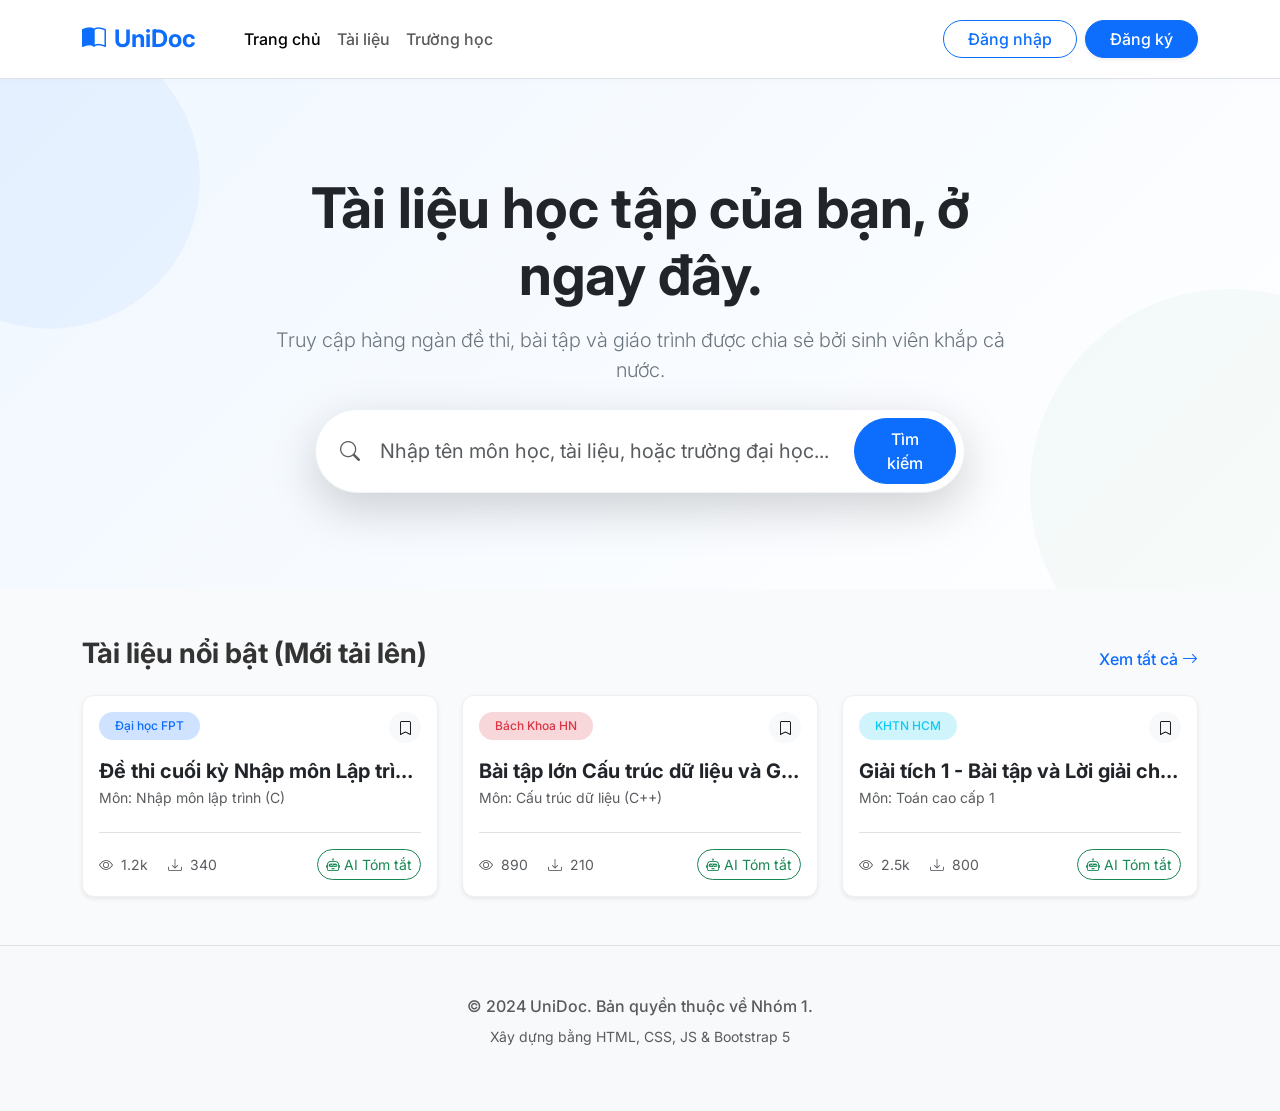
==== index.html @ 4ef797f8 "demo_main" ====
<!DOCTYPE html>
<html lang="vi">
<head>
    <meta charset="UTF-8">
    <meta name="viewport" content="width=device-width, initial-scale=1.0">
    <title>UniDoc - Chia sẻ tài liệu học tập</title>
    <!-- Bootstrap CSS -->
    <link href="https://cdn.jsdelivr.net/npm/bootstrap@5.3.2/dist/css/bootstrap.min.css" rel="stylesheet">
    <!-- Bootstrap Icons -->
    <link rel="stylesheet" href="https://cdn.jsdelivr.net/npm/bootstrap-icons@1.11.1/font/bootstrap-icons.css">
    <!-- Google Fonts (Inter) -->
    <link href="https://fonts.googleapis.com/css2?family=Inter:wght@300;400;500;600;700&display=swap" rel="stylesheet">
    <!-- Custom CSS -->
    <link rel="stylesheet" href="style.css">
</head>
<body>

    <!-- Navbar -->
    <nav class="navbar navbar-expand-lg navbar-light bg-white border-bottom sticky-top py-3">
        <div class="container">
            <a class="navbar-brand fw-bold text-primary d-flex align-items-center gap-2 fs-4" href="#">
                <i class="bi bi-book-half"></i> UniDoc
            </a>
            <button class="navbar-toggler border-0" type="button" data-bs-toggle="collapse" data-bs-target="#navbarNav">
                <span class="navbar-toggler-icon"></span>
            </button>
            <div class="collapse navbar-collapse" id="navbarNav">
                <ul class="navbar-nav ms-4 me-auto mb-2 mb-lg-0">
                    <li class="nav-item"><a class="nav-link active fw-medium" href="#">Trang chủ</a></li>
                    <li class="nav-item"><a class="nav-link fw-medium" href="#">Tài liệu</a></li>
                    <li class="nav-item"><a class="nav-link fw-medium" href="#">Trường học</a></li>
                </ul>
                <div class="d-flex gap-2">
                    <button class="btn btn-outline-primary rounded-pill px-4 fw-medium">Đăng nhập</button>
                    <button class="btn btn-primary rounded-pill px-4 fw-medium shadow-sm">Đăng ký</button>
                </div>
            </div>
        </div>
    </nav>

    <!-- Hero Section with Search -->
    <header class="hero-section py-5 mb-5 position-relative">
        <div class="container position-relative z-1">
            <div class="row justify-content-center text-center">
                <div class="col-lg-8 py-5">
                    <h1 class="display-4 fw-bold text-dark mb-3">Tài liệu học tập của bạn, ở ngay đây.</h1>
                    <p class="lead text-secondary mb-4">Truy cập hàng ngàn đề thi, bài tập và giáo trình được chia sẻ bởi sinh viên khắp cả nước.</p>
                    
                    <div class="search-container shadow-lg rounded-pill p-2 bg-white d-flex align-items-center">
                        <i class="bi bi-search text-muted ms-3 fs-5"></i>
                        <input type="text" id="searchInput" class="form-control border-0 shadow-none bg-transparent ms-2 py-2 fs-5" placeholder="Nhập tên môn học, tài liệu, hoặc trường đại học...">
                        <button class="btn btn-primary rounded-pill px-4 py-2 fw-medium fs-6" id="btnSearch">Tìm kiếm</button>
                    </div>
                </div>
            </div>
        </div>
        <!-- Decorative background shapes -->
        <div class="shape shape-1"></div>
        <div class="shape shape-2"></div>
    </header>

    <!-- Main Content -->
    <main class="container mb-5">
        
        <div class="d-flex justify-content-between align-items-end mb-4">
            <h3 class="fw-bold m-0">Tài liệu nổi bật (Mới tải lên)</h3>
            <a href="#" class="text-decoration-none fw-medium">Xem tất cả <i class="bi bi-arrow-right"></i></a>
        </div>

        <div class="row g-4" id="documentList">
            <!-- Card 1 -->
            <div class="col-md-4 col-sm-6">
                <div class="card h-100 border-0 shadow-sm doc-card">
                    <div class="card-body">
                        <div class="d-flex justify-content-between align-items-start mb-2">
                            <span class="badge bg-primary-subtle text-primary rounded-pill px-3 py-2">Đại học FPT</span>
                            <button class="btn btn-sm btn-light rounded-circle"><i class="bi bi-bookmark"></i></button>
                        </div>
                        <h5 class="card-title fw-bold mt-3 mb-1 text-truncate" title="Đề thi cuối kỳ Nhập môn Lập trình C">Đề thi cuối kỳ Nhập môn Lập trình C</h5>
                        <p class="card-text text-muted small mb-3">Môn: Nhập môn lập trình (C)</p>
                        
                        <div class="d-flex justify-content-between align-items-center mt-4 pt-3 border-top">
                            <div class="text-muted small">
                                <i class="bi bi-eye me-1"></i> 1.2k
                                <i class="bi bi-download ms-3 me-1"></i> 340
                            </div>
                            <button class="btn btn-sm btn-outline-success rounded-pill btn-ai-summary" data-doc="C_Programming_Final">
                                <i class="bi bi-robot"></i> AI Tóm tắt
                            </button>
                        </div>
                    </div>
                </div>
            </div>

            <!-- Card 2 -->
            <div class="col-md-4 col-sm-6">
                <div class="card h-100 border-0 shadow-sm doc-card">
                    <div class="card-body">
                        <div class="d-flex justify-content-between align-items-start mb-2">
                            <span class="badge bg-danger-subtle text-danger rounded-pill px-3 py-2">Bách Khoa HN</span>
                            <button class="btn btn-sm btn-light rounded-circle"><i class="bi bi-bookmark"></i></button>
                        </div>
                        <h5 class="card-title fw-bold mt-3 mb-1 text-truncate" title="Bài tập lớn Cấu trúc dữ liệu và Giải thuật">Bài tập lớn Cấu trúc dữ liệu và Giải thuật</h5>
                        <p class="card-text text-muted small mb-3">Môn: Cấu trúc dữ liệu (C++)</p>
                        
                        <div class="d-flex justify-content-between align-items-center mt-4 pt-3 border-top">
                            <div class="text-muted small">
                                <i class="bi bi-eye me-1"></i> 890
                                <i class="bi bi-download ms-3 me-1"></i> 210
                            </div>
                            <button class="btn btn-sm btn-outline-success rounded-pill btn-ai-summary" data-doc="DSA_Project">
                                <i class="bi bi-robot"></i> AI Tóm tắt
                            </button>
                        </div>
                    </div>
                </div>
            </div>

            <!-- Card 3 -->
            <div class="col-md-4 col-sm-6">
                <div class="card h-100 border-0 shadow-sm doc-card">
                    <div class="card-body">
                        <div class="d-flex justify-content-between align-items-start mb-2">
                            <span class="badge bg-info-subtle text-info rounded-pill px-3 py-2">KHTN HCM</span>
                            <button class="btn btn-sm btn-light rounded-circle"><i class="bi bi-bookmark"></i></button>
                        </div>
                        <h5 class="card-title fw-bold mt-3 mb-1 text-truncate" title="Giải tích 1 - Bài tập và Lời giải chi tiết">Giải tích 1 - Bài tập và Lời giải chi tiết</h5>
                        <p class="card-text text-muted small mb-3">Môn: Toán cao cấp 1</p>
                        
                        <div class="d-flex justify-content-between align-items-center mt-4 pt-3 border-top">
                            <div class="text-muted small">
                                <i class="bi bi-eye me-1"></i> 2.5k
                                <i class="bi bi-download ms-3 me-1"></i> 800
                            </div>
                            <button class="btn btn-sm btn-outline-success rounded-pill btn-ai-summary" data-doc="Calculus_1">
                                <i class="bi bi-robot"></i> AI Tóm tắt
                            </button>
                        </div>
                    </div>
                </div>
            </div>
        </div>
    </main>

    <!-- Footer -->
    <footer class="bg-light py-5 border-top">
        <div class="container text-center text-muted">
            <p class="mb-2 fw-medium">© 2024 UniDoc. Bản quyền thuộc về Nhóm 1.</p>
            <p class="small">Xây dựng bằng HTML, CSS, JS & Bootstrap 5</p>
        </div>
    </footer>

    <!-- Toast Notification cho AI -->
    <div class="toast-container position-fixed bottom-0 end-0 p-3">
        <div id="aiToast" class="toast" role="alert" aria-live="assertive" aria-atomic="true">
            <div class="toast-header text-white bg-success">
                <i class="bi bi-robot me-2"></i>
                <strong class="me-auto">Gemini AI</strong>
                <small>Vừa xong</small>
                <button type="button" class="btn-close btn-close-white" data-bs-dismiss="toast" aria-label="Close"></button>
            </div>
            <div class="toast-body bg-white text-dark" id="aiToastBody">
                Đang tải tóm tắt...
            </div>
        </div>
    </div>

    <!-- Bootstrap JS Bundle -->
    <script src="https://cdn.jsdelivr.net/npm/bootstrap@5.3.2/dist/js/bootstrap.bundle.min.js"></script>
    <!-- Custom JS -->
    <script src="main.js"></script>
</body>
</html>
---- style.css ----
/* Cài đặt Font chữ chung */
body {
    font-family: 'Inter', sans-serif;
    background-color: #f9fafb;
    color: #333;
}

/* Navbar */
.navbar {
    box-shadow: 0 2px 10px rgba(0,0,0,0.02);
}

/* Hero Section */
.hero-section {
    background: linear-gradient(135deg, #f0f7ff 0%, #ffffff 100%);
    overflow: hidden;
}

.search-container {
    max-width: 650px;
    margin: 0 auto;
    transition: all 0.3s ease;
    border: 1px solid #eef2f6;
}

.search-container:focus-within {
    box-shadow: 0 10px 25px rgba(13, 110, 253, 0.15) !important;
    border-color: #0d6efd;
}

/* Background Shapes */
.shape {
    position: absolute;
    border-radius: 50%;
    z-index: 0;
}

.shape-1 {
    width: 300px;
    height: 300px;
    background: rgba(13, 110, 253, 0.05);
    top: -50px;
    left: -100px;
}

.shape-2 {
    width: 400px;
    height: 400px;
    background: rgba(25, 135, 84, 0.03);
    bottom: -100px;
    right: -150px;
}

/* Document Cards */
.doc-card {
    transition: all 0.3s ease;
    border: 1px solid #f0f0f0 !important;
    border-radius: 12px;
}

.doc-card:hover {
    transform: translateY(-5px);
    box-shadow: 0 15px 30px rgba(0,0,0,0.08) !important;
}

.badge {
    font-weight: 500;
}

/* Nút AI */
.btn-ai-summary {
    transition: all 0.2s;
}

.btn-ai-summary:hover {
    background-color: #198754;
    color: white;
}

/* Toast AI */
.toast {
    border-radius: 12px;
    overflow: hidden;
    box-shadow: 0 10px 30px rgba(0,0,0,0.15);
}
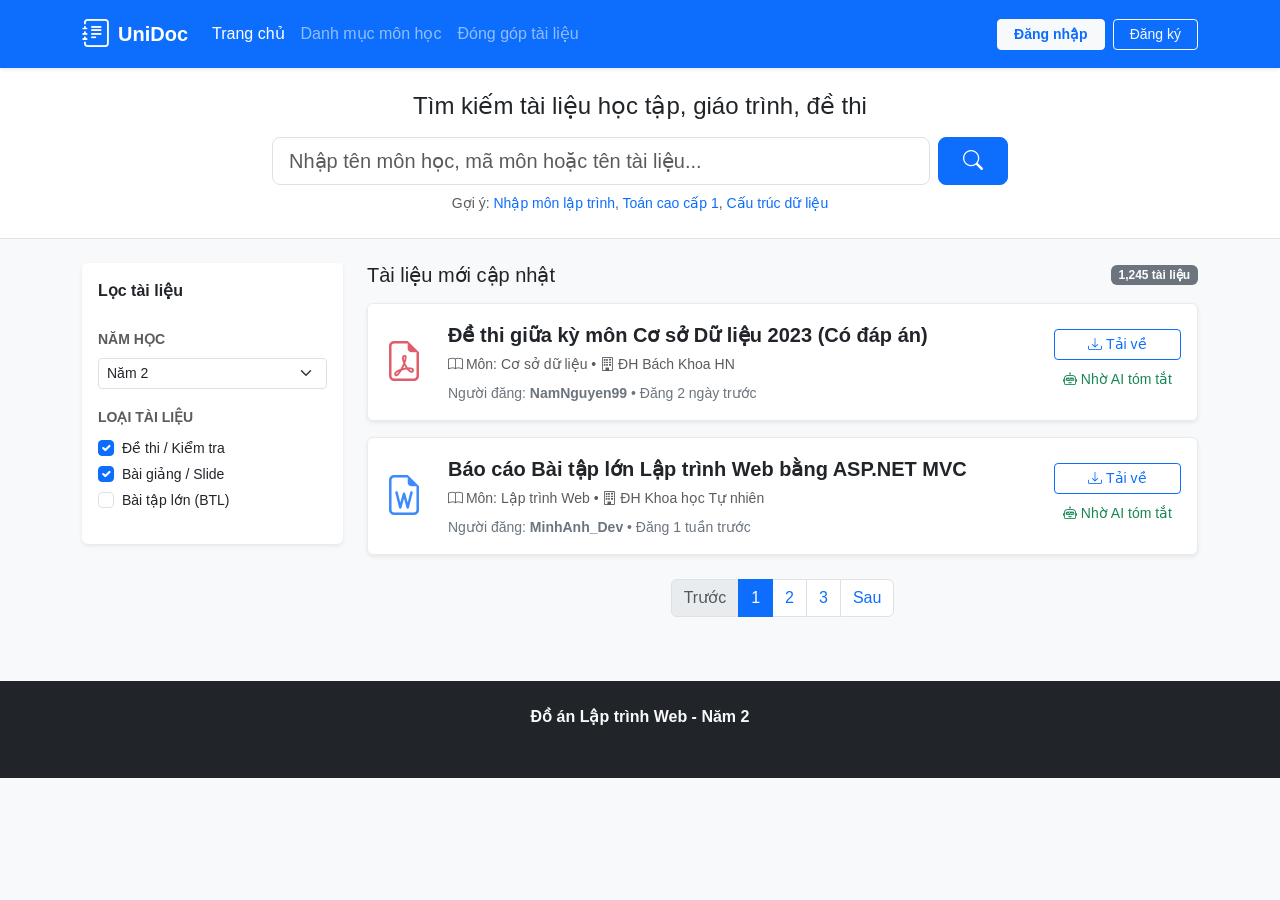
==== commit dfffb699: "new" ====
--- a/index.html
+++ b/index.html
@@ -3,171 +3,209 @@
 <head>
     <meta charset="UTF-8">
     <meta name="viewport" content="width=device-width, initial-scale=1.0">
-    <title>UniDoc - Chia sẻ tài liệu học tập</title>
-    <!-- Bootstrap CSS -->
+    <title>UniDoc - Thư viện tài liệu sinh viên</title>
+    <!-- Sử dụng Bootstrap 5 nguyên bản, ít custom CSS để code dễ hiểu nhất cho sinh viên -->
     <link href="https://cdn.jsdelivr.net/npm/bootstrap@5.3.2/dist/css/bootstrap.min.css" rel="stylesheet">
-    <!-- Bootstrap Icons -->
     <link rel="stylesheet" href="https://cdn.jsdelivr.net/npm/bootstrap-icons@1.11.1/font/bootstrap-icons.css">
-    <!-- Google Fonts (Inter) -->
-    <link href="https://fonts.googleapis.com/css2?family=Inter:wght@300;400;500;600;700&display=swap" rel="stylesheet">
-    <!-- Custom CSS -->
     <link rel="stylesheet" href="style.css">
 </head>
-<body>
-
-    <!-- Navbar -->
-    <nav class="navbar navbar-expand-lg navbar-light bg-white border-bottom sticky-top py-3">
+<body class="bg-light">
+
+    <!-- Navbar đơn giản, thực dụng -->
+    <nav class="navbar navbar-expand-lg navbar-dark bg-primary shadow-sm">
         <div class="container">
-            <a class="navbar-brand fw-bold text-primary d-flex align-items-center gap-2 fs-4" href="#">
-                <i class="bi bi-book-half"></i> UniDoc
+            <a class="navbar-brand d-flex align-items-center" href="#">
+                <i class="bi bi-journal-text fs-3 me-2"></i>
+                <strong>UniDoc</strong>
             </a>
-            <button class="navbar-toggler border-0" type="button" data-bs-toggle="collapse" data-bs-target="#navbarNav">
+            <button class="navbar-toggler" type="button" data-bs-toggle="collapse" data-bs-target="#navbarContent">
                 <span class="navbar-toggler-icon"></span>
             </button>
-            <div class="collapse navbar-collapse" id="navbarNav">
-                <ul class="navbar-nav ms-4 me-auto mb-2 mb-lg-0">
-                    <li class="nav-item"><a class="nav-link active fw-medium" href="#">Trang chủ</a></li>
-                    <li class="nav-item"><a class="nav-link fw-medium" href="#">Tài liệu</a></li>
-                    <li class="nav-item"><a class="nav-link fw-medium" href="#">Trường học</a></li>
+            
+            <div class="collapse navbar-collapse" id="navbarContent">
+                <ul class="navbar-nav me-auto mb-2 mb-lg-0">
+                    <li class="nav-item"><a class="nav-link active" href="#">Trang chủ</a></li>
+                    <li class="nav-item"><a class="nav-link" href="#">Danh mục môn học</a></li>
+                    <li class="nav-item"><a class="nav-link" href="#">Đóng góp tài liệu</a></li>
                 </ul>
-                <div class="d-flex gap-2">
-                    <button class="btn btn-outline-primary rounded-pill px-4 fw-medium">Đăng nhập</button>
-                    <button class="btn btn-primary rounded-pill px-4 fw-medium shadow-sm">Đăng ký</button>
+                <div class="d-flex align-items-center gap-2">
+                    <button class="btn btn-light btn-sm text-primary fw-bold px-3">Đăng nhập</button>
+                    <button class="btn btn-outline-light btn-sm px-3">Đăng ký</button>
                 </div>
             </div>
         </div>
     </nav>
 
-    <!-- Hero Section with Search -->
-    <header class="hero-section py-5 mb-5 position-relative">
-        <div class="container position-relative z-1">
-            <div class="row justify-content-center text-center">
-                <div class="col-lg-8 py-5">
-                    <h1 class="display-4 fw-bold text-dark mb-3">Tài liệu học tập của bạn, ở ngay đây.</h1>
-                    <p class="lead text-secondary mb-4">Truy cập hàng ngàn đề thi, bài tập và giáo trình được chia sẻ bởi sinh viên khắp cả nước.</p>
-                    
-                    <div class="search-container shadow-lg rounded-pill p-2 bg-white d-flex align-items-center">
-                        <i class="bi bi-search text-muted ms-3 fs-5"></i>
-                        <input type="text" id="searchInput" class="form-control border-0 shadow-none bg-transparent ms-2 py-2 fs-5" placeholder="Nhập tên môn học, tài liệu, hoặc trường đại học...">
-                        <button class="btn btn-primary rounded-pill px-4 py-2 fw-medium fs-6" id="btnSearch">Tìm kiếm</button>
-                    </div>
-                </div>
-            </div>
-        </div>
-        <!-- Decorative background shapes -->
-        <div class="shape shape-1"></div>
-        <div class="shape shape-2"></div>
-    </header>
-
-    <!-- Main Content -->
-    <main class="container mb-5">
-        
-        <div class="d-flex justify-content-between align-items-end mb-4">
-            <h3 class="fw-bold m-0">Tài liệu nổi bật (Mới tải lên)</h3>
-            <a href="#" class="text-decoration-none fw-medium">Xem tất cả <i class="bi bi-arrow-right"></i></a>
-        </div>
-
-        <div class="row g-4" id="documentList">
-            <!-- Card 1 -->
-            <div class="col-md-4 col-sm-6">
-                <div class="card h-100 border-0 shadow-sm doc-card">
+    <!-- Khung tìm kiếm cốt lõi -->
+    <div class="bg-white border-bottom py-4 mb-4">
+        <div class="container">
+            <div class="row justify-content-center">
+                <div class="col-md-8 text-center">
+                    <h2 class="h4 mb-3 text-dark">Tìm kiếm tài liệu học tập, giáo trình, đề thi</h2>
+                    <form class="d-flex gap-2" action="#">
+                        <input type="text" class="form-control form-control-lg" placeholder="Nhập tên môn học, mã môn hoặc tên tài liệu..." id="searchInput">
+                        <button class="btn btn-primary btn-lg px-4" type="button" id="btnSearch">
+                            <i class="bi bi-search"></i>
+                        </button>
+                    </form>
+                    <div class="mt-2 text-muted small">
+                        Gợi ý: <a href="#" class="text-decoration-none">Nhập môn lập trình</a>, 
+                        <a href="#" class="text-decoration-none">Toán cao cấp 1</a>, 
+                        <a href="#" class="text-decoration-none">Cấu trúc dữ liệu</a>
+                    </div>
+                </div>
+            </div>
+        </div>
+    </div>
+
+    <!-- Layout chính: Sidebar + Content -->
+    <div class="container mb-5">
+        <div class="row">
+            
+            <!-- Sidebar Lọc kết quả (Dễ triển khai bằng MVC) -->
+            <div class="col-lg-3 mb-4">
+                <div class="card border-0 shadow-sm">
+                    <div class="card-header bg-white fw-bold border-bottom-0 pt-3">
+                        Lọc tài liệu
+                    </div>
                     <div class="card-body">
-                        <div class="d-flex justify-content-between align-items-start mb-2">
-                            <span class="badge bg-primary-subtle text-primary rounded-pill px-3 py-2">Đại học FPT</span>
-                            <button class="btn btn-sm btn-light rounded-circle"><i class="bi bi-bookmark"></i></button>
-                        </div>
-                        <h5 class="card-title fw-bold mt-3 mb-1 text-truncate" title="Đề thi cuối kỳ Nhập môn Lập trình C">Đề thi cuối kỳ Nhập môn Lập trình C</h5>
-                        <p class="card-text text-muted small mb-3">Môn: Nhập môn lập trình (C)</p>
-                        
-                        <div class="d-flex justify-content-between align-items-center mt-4 pt-3 border-top">
-                            <div class="text-muted small">
-                                <i class="bi bi-eye me-1"></i> 1.2k
-                                <i class="bi bi-download ms-3 me-1"></i> 340
-                            </div>
-                            <button class="btn btn-sm btn-outline-success rounded-pill btn-ai-summary" data-doc="C_Programming_Final">
-                                <i class="bi bi-robot"></i> AI Tóm tắt
-                            </button>
-                        </div>
-                    </div>
-                </div>
-            </div>
-
-            <!-- Card 2 -->
-            <div class="col-md-4 col-sm-6">
-                <div class="card h-100 border-0 shadow-sm doc-card">
+                        <div class="mb-3">
+                            <label class="form-label text-muted small fw-bold">NĂM HỌC</label>
+                            <select class="form-select form-select-sm">
+                                <option>Tất cả</option>
+                                <option>Năm 1</option>
+                                <option selected>Năm 2</option>
+                                <option>Năm 3</option>
+                                <option>Năm 4</option>
+                            </select>
+                        </div>
+                        <div class="mb-3">
+                            <label class="form-label text-muted small fw-bold">LOẠI TÀI LIỆU</label>
+                            <div class="form-check">
+                                <input class="form-check-input" type="checkbox" checked id="type1">
+                                <label class="form-check-label small" for="type1">Đề thi / Kiểm tra</label>
+                            </div>
+                            <div class="form-check">
+                                <input class="form-check-input" type="checkbox" checked id="type2">
+                                <label class="form-check-label small" for="type2">Bài giảng / Slide</label>
+                            </div>
+                            <div class="form-check">
+                                <input class="form-check-input" type="checkbox" id="type3">
+                                <label class="form-check-label small" for="type3">Bài tập lớn (BTL)</label>
+                            </div>
+                        </div>
+                    </div>
+                </div>
+            </div>
+
+            <!-- Danh sách tài liệu (Dạng List thân thiện, giống diễn đàn trường) -->
+            <div class="col-lg-9">
+                <div class="d-flex justify-content-between align-items-center mb-3">
+                    <h5 class="m-0">Tài liệu mới cập nhật</h5>
+                    <span class="badge bg-secondary">1,245 tài liệu</span>
+                </div>
+
+                <!-- Item 1 -->
+                <div class="card mb-3 border-0 shadow-sm list-item-hover">
                     <div class="card-body">
-                        <div class="d-flex justify-content-between align-items-start mb-2">
-                            <span class="badge bg-danger-subtle text-danger rounded-pill px-3 py-2">Bách Khoa HN</span>
-                            <button class="btn btn-sm btn-light rounded-circle"><i class="bi bi-bookmark"></i></button>
-                        </div>
-                        <h5 class="card-title fw-bold mt-3 mb-1 text-truncate" title="Bài tập lớn Cấu trúc dữ liệu và Giải thuật">Bài tập lớn Cấu trúc dữ liệu và Giải thuật</h5>
-                        <p class="card-text text-muted small mb-3">Môn: Cấu trúc dữ liệu (C++)</p>
-                        
-                        <div class="d-flex justify-content-between align-items-center mt-4 pt-3 border-top">
-                            <div class="text-muted small">
-                                <i class="bi bi-eye me-1"></i> 890
-                                <i class="bi bi-download ms-3 me-1"></i> 210
-                            </div>
-                            <button class="btn btn-sm btn-outline-success rounded-pill btn-ai-summary" data-doc="DSA_Project">
-                                <i class="bi bi-robot"></i> AI Tóm tắt
-                            </button>
-                        </div>
-                    </div>
-                </div>
-            </div>
-
-            <!-- Card 3 -->
-            <div class="col-md-4 col-sm-6">
-                <div class="card h-100 border-0 shadow-sm doc-card">
+                        <div class="row align-items-center">
+                            <div class="col-auto text-center">
+                                <i class="bi bi-file-earmark-pdf text-danger fs-1"></i>
+                            </div>
+                            <div class="col">
+                                <a href="#" class="text-decoration-none text-dark fw-bold fs-5">Đề thi giữa kỳ môn Cơ sở Dữ liệu 2023 (Có đáp án)</a>
+                                <div class="text-muted small mt-1">
+                                    <i class="bi bi-book"></i> Môn: Cơ sở dữ liệu • 
+                                    <i class="bi bi-building"></i> ĐH Bách Khoa HN
+                                </div>
+                                <div class="mt-2 text-secondary small">
+                                    Người đăng: <strong>NamNguyen99</strong> • Đăng 2 ngày trước
+                                </div>
+                            </div>
+                            <div class="col-auto text-end">
+                                <button class="btn btn-outline-primary btn-sm mb-1 d-block w-100">
+                                    <i class="bi bi-download"></i> Tải về
+                                </button>
+                                <!-- Tính năng AI nhúng nhẹ nhàng như một tuỳ chọn phụ -->
+                                <button class="btn btn-link text-success btn-sm text-decoration-none d-block w-100 btn-ai-summary" data-title="Đề thi giữa kỳ môn Cơ sở Dữ liệu 2023">
+                                    <i class="bi bi-robot"></i> Nhờ AI tóm tắt
+                                </button>
+                            </div>
+                        </div>
+                    </div>
+                </div>
+
+                <!-- Item 2 -->
+                <div class="card mb-3 border-0 shadow-sm list-item-hover">
                     <div class="card-body">
-                        <div class="d-flex justify-content-between align-items-start mb-2">
-                            <span class="badge bg-info-subtle text-info rounded-pill px-3 py-2">KHTN HCM</span>
-                            <button class="btn btn-sm btn-light rounded-circle"><i class="bi bi-bookmark"></i></button>
-                        </div>
-                        <h5 class="card-title fw-bold mt-3 mb-1 text-truncate" title="Giải tích 1 - Bài tập và Lời giải chi tiết">Giải tích 1 - Bài tập và Lời giải chi tiết</h5>
-                        <p class="card-text text-muted small mb-3">Môn: Toán cao cấp 1</p>
-                        
-                        <div class="d-flex justify-content-between align-items-center mt-4 pt-3 border-top">
-                            <div class="text-muted small">
-                                <i class="bi bi-eye me-1"></i> 2.5k
-                                <i class="bi bi-download ms-3 me-1"></i> 800
-                            </div>
-                            <button class="btn btn-sm btn-outline-success rounded-pill btn-ai-summary" data-doc="Calculus_1">
-                                <i class="bi bi-robot"></i> AI Tóm tắt
-                            </button>
-                        </div>
-                    </div>
-                </div>
-            </div>
-        </div>
-    </main>
-
-    <!-- Footer -->
-    <footer class="bg-light py-5 border-top">
-        <div class="container text-center text-muted">
-            <p class="mb-2 fw-medium">© 2024 UniDoc. Bản quyền thuộc về Nhóm 1.</p>
-            <p class="small">Xây dựng bằng HTML, CSS, JS & Bootstrap 5</p>
+                        <div class="row align-items-center">
+                            <div class="col-auto text-center">
+                                <i class="bi bi-file-earmark-word text-primary fs-1"></i>
+                            </div>
+                            <div class="col">
+                                <a href="#" class="text-decoration-none text-dark fw-bold fs-5">Báo cáo Bài tập lớn Lập trình Web bằng ASP.NET MVC</a>
+                                <div class="text-muted small mt-1">
+                                    <i class="bi bi-book"></i> Môn: Lập trình Web • 
+                                    <i class="bi bi-building"></i> ĐH Khoa học Tự nhiên
+                                </div>
+                                <div class="mt-2 text-secondary small">
+                                    Người đăng: <strong>MinhAnh_Dev</strong> • Đăng 1 tuần trước
+                                </div>
+                            </div>
+                            <div class="col-auto text-end">
+                                <button class="btn btn-outline-primary btn-sm mb-1 d-block w-100">
+                                    <i class="bi bi-download"></i> Tải về
+                                </button>
+                                <button class="btn btn-link text-success btn-sm text-decoration-none d-block w-100 btn-ai-summary" data-title="Báo cáo Bài tập lớn Lập trình Web">
+                                    <i class="bi bi-robot"></i> Nhờ AI tóm tắt
+                                </button>
+                            </div>
+                        </div>
+                    </div>
+                </div>
+
+                <!-- Phân trang cơ bản -->
+                <nav aria-label="Page navigation" class="mt-4">
+                    <ul class="pagination justify-content-center">
+                        <li class="page-item disabled"><a class="page-link" href="#">Trước</a></li>
+                        <li class="page-item active"><a class="page-link" href="#">1</a></li>
+                        <li class="page-item"><a class="page-link" href="#">2</a></li>
+                        <li class="page-item"><a class="page-link" href="#">3</a></li>
+                        <li class="page-item"><a class="page-link" href="#">Sau</a></li>
+                    </ul>
+                </nav>
+
+            </div>
+        </div>
+    </div>
+
+    <!-- Footer truyền thống -->
+    <footer class="bg-dark text-light py-4 mt-auto">
+        <div class="container text-center">
+            <p class="mb-1"><strong>Đồ án Lập trình Web - Năm 2</strong></p>
+            <p class="small text-muted mb-0">Thực hiện bởi Nhóm 1 • Sử dụng ASP.NET Core MVC & Bootstrap 5</p>
         </div>
     </footer>
 
-    <!-- Toast Notification cho AI -->
-    <div class="toast-container position-fixed bottom-0 end-0 p-3">
-        <div id="aiToast" class="toast" role="alert" aria-live="assertive" aria-atomic="true">
-            <div class="toast-header text-white bg-success">
-                <i class="bi bi-robot me-2"></i>
-                <strong class="me-auto">Gemini AI</strong>
-                <small>Vừa xong</small>
-                <button type="button" class="btn-close btn-close-white" data-bs-dismiss="toast" aria-label="Close"></button>
-            </div>
-            <div class="toast-body bg-white text-dark" id="aiToastBody">
-                Đang tải tóm tắt...
+    <!-- Modal hiển thị kết quả AI (Dùng Modal thay vì Toast cho rõ ràng, dễ code) -->
+    <div class="modal fade" id="aiModal" tabindex="-1" aria-hidden="true">
+        <div class="modal-dialog">
+            <div class="modal-content">
+                <div class="modal-header bg-success text-white">
+                    <h5 class="modal-title"><i class="bi bi-robot"></i> AI Tóm tắt tài liệu</h5>
+                    <button type="button" class="btn-close btn-close-white" data-bs-dismiss="modal" aria-label="Close"></button>
+                </div>
+                <div class="modal-body" id="aiModalBody">
+                    <!-- Nội dung loading hoặc kết quả -->
+                </div>
+                <div class="modal-footer">
+                    <button type="button" class="btn btn-secondary" data-bs-dismiss="modal">Đóng</button>
+                </div>
             </div>
         </div>
     </div>
 
-    <!-- Bootstrap JS Bundle -->
     <script src="https://cdn.jsdelivr.net/npm/bootstrap@5.3.2/dist/js/bootstrap.bundle.min.js"></script>
-    <!-- Custom JS -->
     <script src="main.js"></script>
 </body>
 </html>
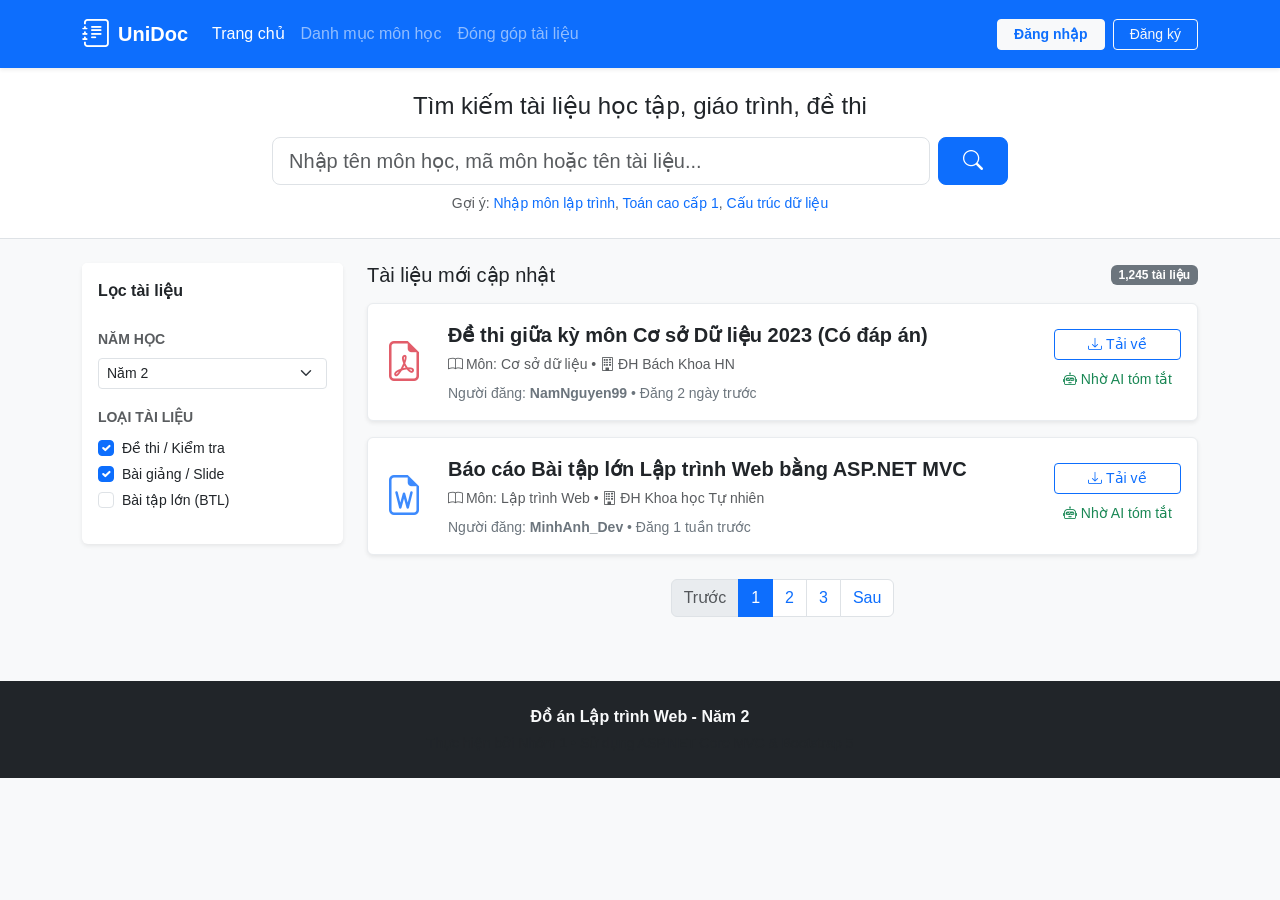
==== commit 922ad869: "new_Demo" ====
--- a/index.html
+++ b/index.html
@@ -1,211 +1,296 @@
-<!DOCTYPE html>
+<!doctype html>
 <html lang="vi">
-<head>
-    <meta charset="UTF-8">
-    <meta name="viewport" content="width=device-width, initial-scale=1.0">
+  <head>
+    <meta charset="UTF-8" />
+    <meta name="viewport" content="width=device-width, initial-scale=1.0" />
     <title>UniDoc - Thư viện tài liệu sinh viên</title>
     <!-- Sử dụng Bootstrap 5 nguyên bản, ít custom CSS để code dễ hiểu nhất cho sinh viên -->
-    <link href="https://cdn.jsdelivr.net/npm/bootstrap@5.3.2/dist/css/bootstrap.min.css" rel="stylesheet">
-    <link rel="stylesheet" href="https://cdn.jsdelivr.net/npm/bootstrap-icons@1.11.1/font/bootstrap-icons.css">
-    <link rel="stylesheet" href="style.css">
-</head>
-<body class="bg-light">
-
+    <link
+      href="https://cdn.jsdelivr.net/npm/bootstrap@5.3.2/dist/css/bootstrap.min.css"
+      rel="stylesheet"
+    />
+    <link
+      rel="stylesheet"
+      href="https://cdn.jsdelivr.net/npm/bootstrap-icons@1.11.1/font/bootstrap-icons.css"
+    />
+    <link rel="stylesheet" href="style.css" />
+  </head>
+  <body class="bg-light">
     <!-- Navbar đơn giản, thực dụng -->
     <nav class="navbar navbar-expand-lg navbar-dark bg-primary shadow-sm">
-        <div class="container">
-            <a class="navbar-brand d-flex align-items-center" href="#">
-                <i class="bi bi-journal-text fs-3 me-2"></i>
-                <strong>UniDoc</strong>
-            </a>
-            <button class="navbar-toggler" type="button" data-bs-toggle="collapse" data-bs-target="#navbarContent">
-                <span class="navbar-toggler-icon"></span>
+      <div class="container">
+        <a class="navbar-brand d-flex align-items-center" href="#">
+          <i class="bi bi-journal-text fs-3 me-2"></i>
+          <strong>UniDoc</strong>
+        </a>
+        <button
+          class="navbar-toggler"
+          type="button"
+          data-bs-toggle="collapse"
+          data-bs-target="#navbarContent"
+        >
+          <span class="navbar-toggler-icon"></span>
+        </button>
+
+        <div class="collapse navbar-collapse" id="navbarContent">
+          <ul class="navbar-nav me-auto mb-2 mb-lg-0">
+            <li class="nav-item">
+              <a class="nav-link active" href="#">Trang chủ</a>
+            </li>
+            <li class="nav-item">
+              <a class="nav-link" href="#">Danh mục môn học</a>
+            </li>
+            <li class="nav-item">
+              <a class="nav-link" href="#">Đóng góp tài liệu</a>
+            </li>
+          </ul>
+          <div class="d-flex align-items-center gap-2">
+            <button class="btn btn-light btn-sm text-primary fw-bold px-3">
+              Đăng nhập
             </button>
-            
-            <div class="collapse navbar-collapse" id="navbarContent">
-                <ul class="navbar-nav me-auto mb-2 mb-lg-0">
-                    <li class="nav-item"><a class="nav-link active" href="#">Trang chủ</a></li>
-                    <li class="nav-item"><a class="nav-link" href="#">Danh mục môn học</a></li>
-                    <li class="nav-item"><a class="nav-link" href="#">Đóng góp tài liệu</a></li>
-                </ul>
-                <div class="d-flex align-items-center gap-2">
-                    <button class="btn btn-light btn-sm text-primary fw-bold px-3">Đăng nhập</button>
-                    <button class="btn btn-outline-light btn-sm px-3">Đăng ký</button>
-                </div>
-            </div>
-        </div>
+            <button class="btn btn-outline-light btn-sm px-3">Đăng ký</button>
+          </div>
+        </div>
+      </div>
     </nav>
 
     <!-- Khung tìm kiếm cốt lõi -->
     <div class="bg-white border-bottom py-4 mb-4">
-        <div class="container">
-            <div class="row justify-content-center">
-                <div class="col-md-8 text-center">
-                    <h2 class="h4 mb-3 text-dark">Tìm kiếm tài liệu học tập, giáo trình, đề thi</h2>
-                    <form class="d-flex gap-2" action="#">
-                        <input type="text" class="form-control form-control-lg" placeholder="Nhập tên môn học, mã môn hoặc tên tài liệu..." id="searchInput">
-                        <button class="btn btn-primary btn-lg px-4" type="button" id="btnSearch">
-                            <i class="bi bi-search"></i>
-                        </button>
-                    </form>
-                    <div class="mt-2 text-muted small">
-                        Gợi ý: <a href="#" class="text-decoration-none">Nhập môn lập trình</a>, 
-                        <a href="#" class="text-decoration-none">Toán cao cấp 1</a>, 
-                        <a href="#" class="text-decoration-none">Cấu trúc dữ liệu</a>
-                    </div>
-                </div>
-            </div>
-        </div>
+      <div class="container">
+        <div class="row justify-content-center">
+          <div class="col-md-8 text-center">
+            <h2 class="h4 mb-3 text-dark">
+              Tìm kiếm tài liệu học tập, giáo trình, đề thi
+            </h2>
+            <form class="d-flex gap-2" action="#">
+              <input
+                type="text"
+                class="form-control form-control-lg"
+                placeholder="Nhập tên môn học, mã môn hoặc tên tài liệu..."
+                id="searchInput"
+              />
+              <button
+                class="btn btn-primary btn-lg px-4"
+                type="button"
+                id="btnSearch"
+              >
+                <i class="bi bi-search"></i>
+              </button>
+            </form>
+            <div class="mt-2 text-muted small">
+              Gợi ý:
+              <a href="#" class="text-decoration-none">Nhập môn lập trình</a>,
+              <a href="#" class="text-decoration-none">Toán cao cấp 1</a>,
+              <a href="#" class="text-decoration-none">Cấu trúc dữ liệu</a>
+            </div>
+          </div>
+        </div>
+      </div>
     </div>
 
     <!-- Layout chính: Sidebar + Content -->
     <div class="container mb-5">
-        <div class="row">
-            
-            <!-- Sidebar Lọc kết quả (Dễ triển khai bằng MVC) -->
-            <div class="col-lg-3 mb-4">
-                <div class="card border-0 shadow-sm">
-                    <div class="card-header bg-white fw-bold border-bottom-0 pt-3">
-                        Lọc tài liệu
-                    </div>
-                    <div class="card-body">
-                        <div class="mb-3">
-                            <label class="form-label text-muted small fw-bold">NĂM HỌC</label>
-                            <select class="form-select form-select-sm">
-                                <option>Tất cả</option>
-                                <option>Năm 1</option>
-                                <option selected>Năm 2</option>
-                                <option>Năm 3</option>
-                                <option>Năm 4</option>
-                            </select>
-                        </div>
-                        <div class="mb-3">
-                            <label class="form-label text-muted small fw-bold">LOẠI TÀI LIỆU</label>
-                            <div class="form-check">
-                                <input class="form-check-input" type="checkbox" checked id="type1">
-                                <label class="form-check-label small" for="type1">Đề thi / Kiểm tra</label>
-                            </div>
-                            <div class="form-check">
-                                <input class="form-check-input" type="checkbox" checked id="type2">
-                                <label class="form-check-label small" for="type2">Bài giảng / Slide</label>
-                            </div>
-                            <div class="form-check">
-                                <input class="form-check-input" type="checkbox" id="type3">
-                                <label class="form-check-label small" for="type3">Bài tập lớn (BTL)</label>
-                            </div>
-                        </div>
-                    </div>
-                </div>
-            </div>
-
-            <!-- Danh sách tài liệu (Dạng List thân thiện, giống diễn đàn trường) -->
-            <div class="col-lg-9">
-                <div class="d-flex justify-content-between align-items-center mb-3">
-                    <h5 class="m-0">Tài liệu mới cập nhật</h5>
-                    <span class="badge bg-secondary">1,245 tài liệu</span>
-                </div>
-
-                <!-- Item 1 -->
-                <div class="card mb-3 border-0 shadow-sm list-item-hover">
-                    <div class="card-body">
-                        <div class="row align-items-center">
-                            <div class="col-auto text-center">
-                                <i class="bi bi-file-earmark-pdf text-danger fs-1"></i>
-                            </div>
-                            <div class="col">
-                                <a href="#" class="text-decoration-none text-dark fw-bold fs-5">Đề thi giữa kỳ môn Cơ sở Dữ liệu 2023 (Có đáp án)</a>
-                                <div class="text-muted small mt-1">
-                                    <i class="bi bi-book"></i> Môn: Cơ sở dữ liệu • 
-                                    <i class="bi bi-building"></i> ĐH Bách Khoa HN
-                                </div>
-                                <div class="mt-2 text-secondary small">
-                                    Người đăng: <strong>NamNguyen99</strong> • Đăng 2 ngày trước
-                                </div>
-                            </div>
-                            <div class="col-auto text-end">
-                                <button class="btn btn-outline-primary btn-sm mb-1 d-block w-100">
-                                    <i class="bi bi-download"></i> Tải về
-                                </button>
-                                <!-- Tính năng AI nhúng nhẹ nhàng như một tuỳ chọn phụ -->
-                                <button class="btn btn-link text-success btn-sm text-decoration-none d-block w-100 btn-ai-summary" data-title="Đề thi giữa kỳ môn Cơ sở Dữ liệu 2023">
-                                    <i class="bi bi-robot"></i> Nhờ AI tóm tắt
-                                </button>
-                            </div>
-                        </div>
-                    </div>
-                </div>
-
-                <!-- Item 2 -->
-                <div class="card mb-3 border-0 shadow-sm list-item-hover">
-                    <div class="card-body">
-                        <div class="row align-items-center">
-                            <div class="col-auto text-center">
-                                <i class="bi bi-file-earmark-word text-primary fs-1"></i>
-                            </div>
-                            <div class="col">
-                                <a href="#" class="text-decoration-none text-dark fw-bold fs-5">Báo cáo Bài tập lớn Lập trình Web bằng ASP.NET MVC</a>
-                                <div class="text-muted small mt-1">
-                                    <i class="bi bi-book"></i> Môn: Lập trình Web • 
-                                    <i class="bi bi-building"></i> ĐH Khoa học Tự nhiên
-                                </div>
-                                <div class="mt-2 text-secondary small">
-                                    Người đăng: <strong>MinhAnh_Dev</strong> • Đăng 1 tuần trước
-                                </div>
-                            </div>
-                            <div class="col-auto text-end">
-                                <button class="btn btn-outline-primary btn-sm mb-1 d-block w-100">
-                                    <i class="bi bi-download"></i> Tải về
-                                </button>
-                                <button class="btn btn-link text-success btn-sm text-decoration-none d-block w-100 btn-ai-summary" data-title="Báo cáo Bài tập lớn Lập trình Web">
-                                    <i class="bi bi-robot"></i> Nhờ AI tóm tắt
-                                </button>
-                            </div>
-                        </div>
-                    </div>
-                </div>
-
-                <!-- Phân trang cơ bản -->
-                <nav aria-label="Page navigation" class="mt-4">
-                    <ul class="pagination justify-content-center">
-                        <li class="page-item disabled"><a class="page-link" href="#">Trước</a></li>
-                        <li class="page-item active"><a class="page-link" href="#">1</a></li>
-                        <li class="page-item"><a class="page-link" href="#">2</a></li>
-                        <li class="page-item"><a class="page-link" href="#">3</a></li>
-                        <li class="page-item"><a class="page-link" href="#">Sau</a></li>
-                    </ul>
-                </nav>
-
-            </div>
-        </div>
+      <div class="row">
+        <!-- Sidebar Lọc kết quả (Dễ triển khai bằng MVC) -->
+        <div class="col-lg-3 mb-4">
+          <div class="card border-0 shadow-sm">
+            <div class="card-header bg-white fw-bold border-bottom-0 pt-3">
+              Lọc tài liệu
+            </div>
+            <div class="card-body">
+              <div class="mb-3">
+                <label class="form-label text-muted small fw-bold"
+                  >NĂM HỌC</label
+                >
+                <select class="form-select form-select-sm">
+                  <option>Tất cả</option>
+                  <option>Năm 1</option>
+                  <option selected>Năm 2</option>
+                  <option>Năm 3</option>
+                  <option>Năm 4</option>
+                </select>
+              </div>
+              <div class="mb-3">
+                <label class="form-label text-muted small fw-bold"
+                  >LOẠI TÀI LIỆU</label
+                >
+                <div class="form-check">
+                  <input
+                    class="form-check-input"
+                    type="checkbox"
+                    checked
+                    id="type1"
+                  />
+                  <label class="form-check-label small" for="type1"
+                    >Đề thi / Kiểm tra</label
+                  >
+                </div>
+                <div class="form-check">
+                  <input
+                    class="form-check-input"
+                    type="checkbox"
+                    checked
+                    id="type2"
+                  />
+                  <label class="form-check-label small" for="type2"
+                    >Bài giảng / Slide</label
+                  >
+                </div>
+                <div class="form-check">
+                  <input class="form-check-input" type="checkbox" id="type3" />
+                  <label class="form-check-label small" for="type3"
+                    >Bài tập lớn (BTL)</label
+                  >
+                </div>
+              </div>
+            </div>
+          </div>
+        </div>
+
+        <!-- Danh sách tài liệu (Dạng List thân thiện, giống diễn đàn trường) -->
+        <div class="col-lg-9">
+          <div class="d-flex justify-content-between align-items-center mb-3">
+            <h5 class="m-0">Tài liệu mới cập nhật</h5>
+            <span class="badge bg-secondary">1,245 tài liệu</span>
+          </div>
+
+          <!-- Item 1 -->
+          <div class="card mb-3 border-0 shadow-sm list-item-hover">
+            <div class="card-body">
+              <div class="row align-items-center">
+                <div class="col-auto text-center">
+                  <i class="bi bi-file-earmark-pdf text-danger fs-1"></i>
+                </div>
+                <div class="col">
+                  <a
+                    href="#"
+                    class="text-decoration-none text-dark fw-bold fs-5"
+                    >Đề thi giữa kỳ môn Cơ sở Dữ liệu 2023 (Có đáp án)</a
+                  >
+                  <div class="text-muted small mt-1">
+                    <i class="bi bi-book"></i> Môn: Cơ sở dữ liệu •
+                    <i class="bi bi-building"></i> ĐH Bách Khoa HN
+                  </div>
+                  <div class="mt-2 text-secondary small">
+                    Người đăng: <strong>NamNguyen99</strong> • Đăng 2 ngày trước
+                  </div>
+                </div>
+                <div class="col-auto text-end">
+                  <button
+                    class="btn btn-outline-primary btn-sm mb-1 d-block w-100"
+                  >
+                    <i class="bi bi-download"></i> Tải về
+                  </button>
+                  <!-- Tính năng AI nhúng nhẹ nhàng như một tuỳ chọn phụ -->
+                  <button
+                    class="btn btn-link text-success btn-sm text-decoration-none d-block w-100 btn-ai-summary"
+                    data-title="Đề thi giữa kỳ môn Cơ sở Dữ liệu 2023"
+                  >
+                    <i class="bi bi-robot"></i> Nhờ AI tóm tắt
+                  </button>
+                </div>
+              </div>
+            </div>
+          </div>
+
+          <!-- Item 2 -->
+          <div class="card mb-3 border-0 shadow-sm list-item-hover">
+            <div class="card-body">
+              <div class="row align-items-center">
+                <div class="col-auto text-center">
+                  <i class="bi bi-file-earmark-word text-primary fs-1"></i>
+                </div>
+                <div class="col">
+                  <a
+                    href="#"
+                    class="text-decoration-none text-dark fw-bold fs-5"
+                    >Báo cáo Bài tập lớn Lập trình Web bằng ASP.NET MVC</a
+                  >
+                  <div class="text-muted small mt-1">
+                    <i class="bi bi-book"></i> Môn: Lập trình Web •
+                    <i class="bi bi-building"></i> ĐH Khoa học Tự nhiên
+                  </div>
+                  <div class="mt-2 text-secondary small">
+                    Người đăng: <strong>MinhAnh_Dev</strong> • Đăng 1 tuần trước
+                  </div>
+                </div>
+                <div class="col-auto text-end">
+                  <button
+                    class="btn btn-outline-primary btn-sm mb-1 d-block w-100"
+                  >
+                    <i class="bi bi-download"></i> Tải về
+                  </button>
+                  <button
+                    class="btn btn-link text-success btn-sm text-decoration-none d-block w-100 btn-ai-summary"
+                    data-title="Báo cáo Bài tập lớn Lập trình Web"
+                  >
+                    <i class="bi bi-robot"></i> Nhờ AI tóm tắt
+                  </button>
+                </div>
+              </div>
+            </div>
+          </div>
+
+          <!-- Phân trang cơ bản -->
+          <nav aria-label="Page navigation" class="mt-4">
+            <ul class="pagination justify-content-center">
+              <li class="page-item disabled">
+                <a class="page-link" href="#">Trước</a>
+              </li>
+              <li class="page-item active">
+                <a class="page-link" href="#">1</a>
+              </li>
+              <li class="page-item"><a class="page-link" href="#">2</a></li>
+              <li class="page-item"><a class="page-link" href="#">3</a></li>
+              <li class="page-item"><a class="page-link" href="#">Sau</a></li>
+            </ul>
+          </nav>
+        </div>
+      </div>
     </div>
 
     <!-- Footer truyền thống -->
     <footer class="bg-dark text-light py-4 mt-auto">
-        <div class="container text-center">
-            <p class="mb-1"><strong>Đồ án Lập trình Web - Năm 2</strong></p>
-            <p class="small text-muted mb-0">Thực hiện bởi Nhóm 1 • Sử dụng ASP.NET Core MVC & Bootstrap 5</p>
-        </div>
+      <div class="container text-center">
+        <p class="mb-1"><strong>Đồ án Lập trình Web - Năm 2</strong></p>
+        <p class="small text-muted mb-0">
+          Thực hiện bởi Nhóm 1 • Sử dụng ASP.NET Core MVC & Bootstrap 5
+        </p>
+      </div>
     </footer>
 
     <!-- Modal hiển thị kết quả AI (Dùng Modal thay vì Toast cho rõ ràng, dễ code) -->
     <div class="modal fade" id="aiModal" tabindex="-1" aria-hidden="true">
-        <div class="modal-dialog">
-            <div class="modal-content">
-                <div class="modal-header bg-success text-white">
-                    <h5 class="modal-title"><i class="bi bi-robot"></i> AI Tóm tắt tài liệu</h5>
-                    <button type="button" class="btn-close btn-close-white" data-bs-dismiss="modal" aria-label="Close"></button>
-                </div>
-                <div class="modal-body" id="aiModalBody">
-                    <!-- Nội dung loading hoặc kết quả -->
-                </div>
-                <div class="modal-footer">
-                    <button type="button" class="btn btn-secondary" data-bs-dismiss="modal">Đóng</button>
-                </div>
-            </div>
-        </div>
+      <div class="modal-dialog">
+        <div class="modal-content">
+          <div class="modal-header bg-success text-white">
+            <h5 class="modal-title">
+              <i class="bi bi-robot"></i> AI Tóm tắt tài liệu
+            </h5>
+            <button
+              type="button"
+              class="btn-close btn-close-white"
+              data-bs-dismiss="modal"
+              aria-label="Close"
+            ></button>
+          </div>
+          <div class="modal-body" id="aiModalBody">
+            <!-- Nội dung loading hoặc kết quả -->
+          </div>
+          <div class="modal-footer">
+            <button
+              type="button"
+              class="btn btn-secondary"
+              data-bs-dismiss="modal"
+            >
+              Đóng
+            </button>
+          </div>
+        </div>
+      </div>
     </div>
 
     <script src="https://cdn.jsdelivr.net/npm/bootstrap@5.3.2/dist/js/bootstrap.bundle.min.js"></script>
     <script src="main.js"></script>
-</body>
+  </body>
 </html>
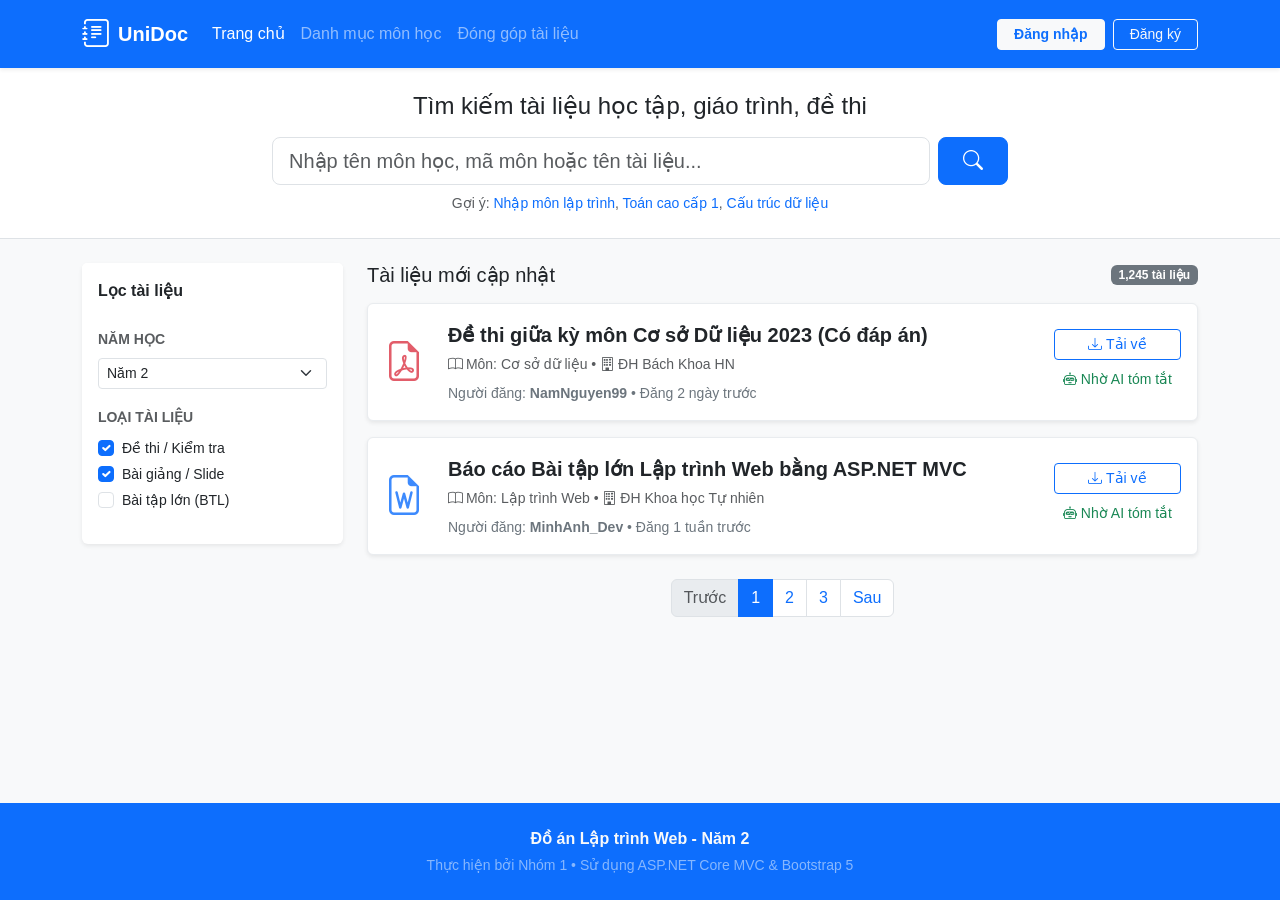
==== commit 6a6ab41d: "Thay đổi lần cuối" ====
--- a/index.html
+++ b/index.html
@@ -4,7 +4,6 @@
     <meta charset="UTF-8" />
     <meta name="viewport" content="width=device-width, initial-scale=1.0" />
     <title>UniDoc - Thư viện tài liệu sinh viên</title>
-    <!-- Sử dụng Bootstrap 5 nguyên bản, ít custom CSS để code dễ hiểu nhất cho sinh viên -->
     <link
       href="https://cdn.jsdelivr.net/npm/bootstrap@5.3.2/dist/css/bootstrap.min.css"
       rel="stylesheet"
@@ -15,11 +14,11 @@
     />
     <link rel="stylesheet" href="style.css" />
   </head>
-  <body class="bg-light">
-    <!-- Navbar đơn giản, thực dụng -->
+  <body class="bg-light d-flex flex-column min-vh-100">
+    <!-- Navbar -->
     <nav class="navbar navbar-expand-lg navbar-dark bg-primary shadow-sm">
       <div class="container">
-        <a class="navbar-brand d-flex align-items-center" href="#">
+        <a class="navbar-brand d-flex align-items-center" href="index.html">
           <i class="bi bi-journal-text fs-3 me-2"></i>
           <strong>UniDoc</strong>
         </a>
@@ -35,20 +34,24 @@
         <div class="collapse navbar-collapse" id="navbarContent">
           <ul class="navbar-nav me-auto mb-2 mb-lg-0">
             <li class="nav-item">
-              <a class="nav-link active" href="#">Trang chủ</a>
+              <a class="nav-link active" href="index.html">Trang chủ</a>
             </li>
             <li class="nav-item">
-              <a class="nav-link" href="#">Danh mục môn học</a>
+              <a class="nav-link" href="courses.html">Danh mục môn học</a>
             </li>
             <li class="nav-item">
-              <a class="nav-link" href="#">Đóng góp tài liệu</a>
+              <a class="nav-link" href="upload.html">Đóng góp tài liệu</a>
             </li>
           </ul>
           <div class="d-flex align-items-center gap-2">
-            <button class="btn btn-light btn-sm text-primary fw-bold px-3">
-              Đăng nhập
-            </button>
-            <button class="btn btn-outline-light btn-sm px-3">Đăng ký</button>
+            <a
+              href="login.html"
+              class="btn btn-light btn-sm text-primary fw-bold px-3"
+              >Đăng nhập</a
+            >
+            <a href="register.html" class="btn btn-outline-light btn-sm px-3"
+              >Đăng ký</a
+            >
           </div>
         </div>
       </div>
@@ -79,19 +82,25 @@
             </form>
             <div class="mt-2 text-muted small">
               Gợi ý:
-              <a href="#" class="text-decoration-none">Nhập môn lập trình</a>,
-              <a href="#" class="text-decoration-none">Toán cao cấp 1</a>,
-              <a href="#" class="text-decoration-none">Cấu trúc dữ liệu</a>
+              <a href="courses.html" class="text-decoration-none"
+                >Nhập môn lập trình</a
+              >,
+              <a href="courses.html" class="text-decoration-none"
+                >Toán cao cấp 1</a
+              >,
+              <a href="courses.html" class="text-decoration-none"
+                >Cấu trúc dữ liệu</a
+              >
             </div>
           </div>
         </div>
       </div>
     </div>
 
-    <!-- Layout chính: Sidebar + Content -->
-    <div class="container mb-5">
+    <!-- Layout chính -->
+    <div class="container mb-5 flex-grow-1">
       <div class="row">
-        <!-- Sidebar Lọc kết quả (Dễ triển khai bằng MVC) -->
+        <!-- Sidebar Lọc kết quả -->
         <div class="col-lg-3 mb-4">
           <div class="card border-0 shadow-sm">
             <div class="card-header bg-white fw-bold border-bottom-0 pt-3">
@@ -147,7 +156,7 @@
           </div>
         </div>
 
-        <!-- Danh sách tài liệu (Dạng List thân thiện, giống diễn đàn trường) -->
+        <!-- Danh sách tài liệu -->
         <div class="col-lg-9">
           <div class="d-flex justify-content-between align-items-center mb-3">
             <h5 class="m-0">Tài liệu mới cập nhật</h5>
@@ -181,7 +190,6 @@
                   >
                     <i class="bi bi-download"></i> Tải về
                   </button>
-                  <!-- Tính năng AI nhúng nhẹ nhàng như một tuỳ chọn phụ -->
                   <button
                     class="btn btn-link text-success btn-sm text-decoration-none d-block w-100 btn-ai-summary"
                     data-title="Đề thi giữa kỳ môn Cơ sở Dữ liệu 2023"
@@ -249,17 +257,17 @@
       </div>
     </div>
 
-    <!-- Footer truyền thống -->
-    <footer class="bg-dark text-light py-4 mt-auto">
+    <!-- Footer đổi thành bg-primary -->
+    <footer class="bg-primary text-light py-4 mt-auto">
       <div class="container text-center">
         <p class="mb-1"><strong>Đồ án Lập trình Web - Năm 2</strong></p>
-        <p class="small text-muted mb-0">
+        <p class="small text-white-50 mb-0">
           Thực hiện bởi Nhóm 1 • Sử dụng ASP.NET Core MVC & Bootstrap 5
         </p>
       </div>
     </footer>
 
-    <!-- Modal hiển thị kết quả AI (Dùng Modal thay vì Toast cho rõ ràng, dễ code) -->
+    <!-- Modal hiển thị kết quả AI -->
     <div class="modal fade" id="aiModal" tabindex="-1" aria-hidden="true">
       <div class="modal-dialog">
         <div class="modal-content">
@@ -274,9 +282,7 @@
               aria-label="Close"
             ></button>
           </div>
-          <div class="modal-body" id="aiModalBody">
-            <!-- Nội dung loading hoặc kết quả -->
-          </div>
+          <div class="modal-body" id="aiModalBody"></div>
           <div class="modal-footer">
             <button
               type="button"
